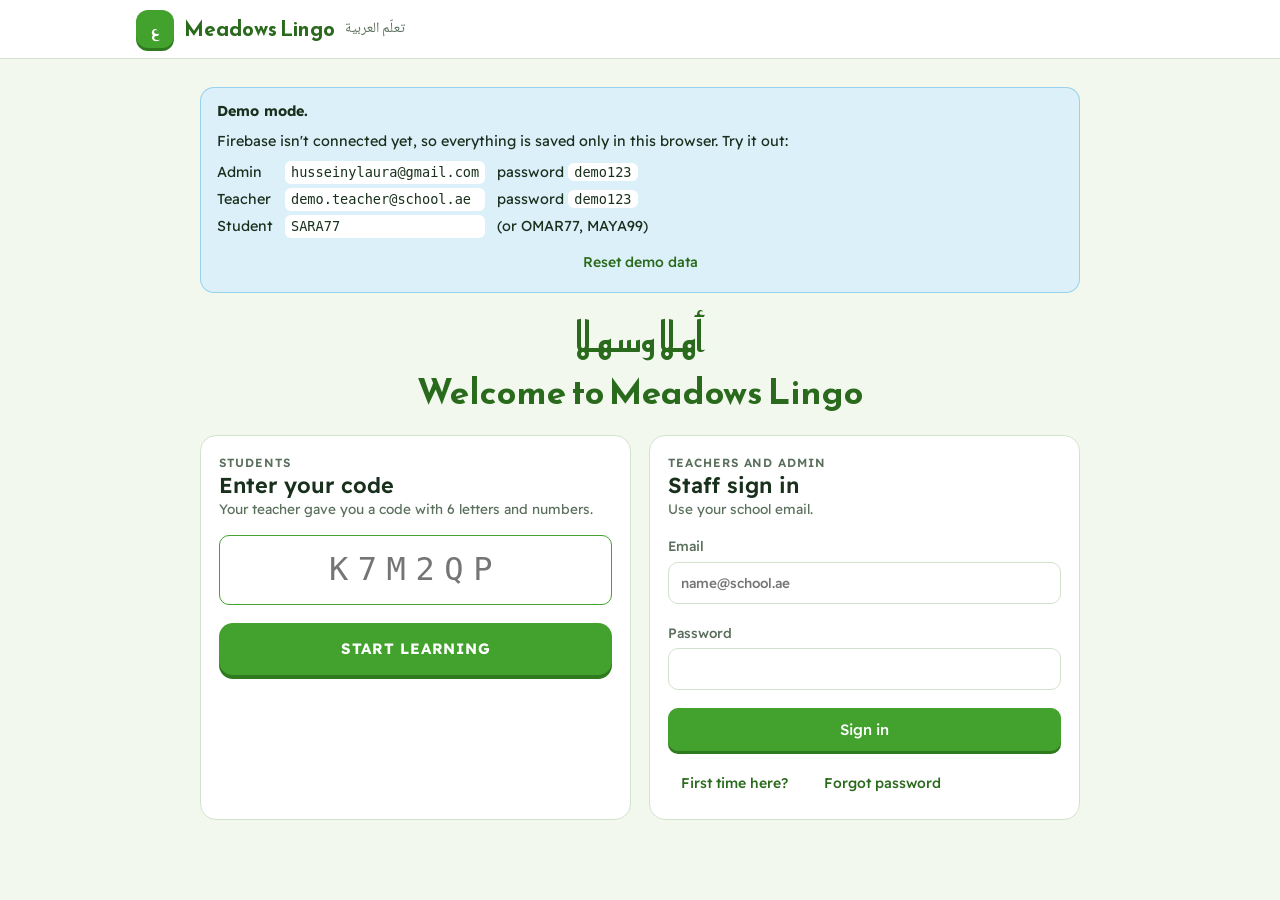
==== index.html @ 997bd8c0 "Add files via upload" ====
<!doctype html>
<html lang="en">
<head>
<meta charset="utf-8">
<meta name="viewport" content="width=device-width,initial-scale=1,viewport-fit=cover">
<title>Meadows Lingo · Sign in</title>
<link rel="preconnect" href="https://fonts.googleapis.com">
<link rel="preconnect" href="https://fonts.gstatic.com" crossorigin>
<link rel="stylesheet" href="https://fonts.googleapis.com/css2?family=Noto+Naskh+Arabic:wght@400;600;700&family=Readex+Pro:wght@400;500;600;700&family=Reem+Kufi:wght@500;700&display=swap">
<link rel="stylesheet" href="css/app.css">
<link rel="stylesheet" href="css/portal.css">
</head>
<body>
<header class="top"><div class="wrap"><div class="brand"><span class="logo" aria-hidden="true">ع</span><span class="name">Meadows Lingo</span><span class="ar brand-ar">تعلّم العربية</span></div></div></header>
<main class="wrap" style="padding-top:28px">
  <div id="demo" class="demo-banner" hidden></div>
  <div id="view"><div class="card muted">Loading…</div></div>
</main>
<div class="toast" id="toast" hidden></div>
<script src="js/config.js"></script>
<script type="module">
import * as B from "./js/backend.js";
const $ = s => document.querySelector(s);
const esc = s => String(s ?? "").replace(/[&<>"']/g, c => ({ "&": "&amp;", "<": "&lt;", ">": "&gt;", '"': "&quot;", "'": "&#39;" }[c]));
function toast(m) { const t = $("#toast"); t.textContent = m; t.hidden = false; clearTimeout(toast._t); toast._t = setTimeout(() => t.hidden = true, 3200); }
let staffMode = "signin", busy = false, lastErr = "";

if (B.DEMO) {
  const d = $("#demo"); d.hidden = false;
  d.innerHTML = `<b>Demo mode.</b> Firebase isn't connected yet, so everything is saved only in this browser. Try it out:
   <div class="demo-grid"><span>Admin</span><code>${esc(B.OWNER)}</code><span>password <code>demo123</code></span>
   <span>Teacher</span><code>demo.teacher@school.ae</code><span>password <code>demo123</code></span>
   <span>Student</span><code>SARA77</code><span>(or OMAR77, MAYA99)</span></div>
   <button class="btn sm ghost" id="resetDemo">Reset demo data</button>`;
  $("#resetDemo").onclick = () => { B.resetDemo(); location.reload(); };
}

function page() {
  $("#view").innerHTML = `<div class="hero-ar ar" style="text-align:center">أهلا وسهلا</div>
  <h1 class="portal-title">Welcome to Meadows Lingo</h1>
  <div class="portal">
   <section class="card stack portal-card">
    <div><div class="eyebrow">Students</div><h2>Enter your code</h2><p class="small muted">Your teacher gave you a code with 6 letters and numbers.</p></div>
    <form id="sf" class="stack">
     <input id="code" class="code-input" type="text" maxlength="7" autocomplete="off" autocapitalize="characters" spellcheck="false" placeholder="K7M2QP" aria-label="Your code">
     <button class="btn big go" id="sgo">Start learning</button>
    </form>
    <div id="serr" class="err" role="alert">${esc(lastErr)}</div>
   </section>
   <section class="card stack portal-card">
    <div><div class="eyebrow">Teachers and admin</div><h2>${staffMode === "create" ? "Set your password" : staffMode === "forgot" ? "Reset your password" : "Staff sign in"}</h2>
     <p class="small muted">${staffMode === "create" ? "First time here? Use the school email the admin added, and choose a password. We'll send you an email to confirm it's you." : staffMode === "forgot" ? "We'll email you a link to choose a new password." : "Use your school email."}</p></div>
    <form id="tf" class="stack">
     <label class="field">Email<input type="email" id="em" autocomplete="username" required placeholder="name@school.ae"></label>
     ${staffMode !== "forgot" ? `<label class="field">${staffMode === "create" ? "Choose a password (at least 8 characters)" : "Password"}<input type="password" id="pw" autocomplete="${staffMode === "create" ? "new-password" : "current-password"}" required minlength="${staffMode === "create" ? 8 : 6}"></label>` : ""}
     <button class="btn primary">${staffMode === "create" ? "Create password" : staffMode === "forgot" ? "Send reset link" : "Sign in"}</button>
    </form>
    <div id="terr" class="err" role="alert"></div>
    <div class="row small">
     ${staffMode !== "signin" ? `<button class="btn sm ghost" data-mode="signin">Back to sign in</button>` : `<button class="btn sm ghost" data-mode="create">First time here?</button><button class="btn sm ghost" data-mode="forgot">Forgot password</button>`}
    </div>
   </section>
  </div>`;
  const ci = $("#code");
  ci.oninput = () => { ci.value = ci.value.toUpperCase().replace(/[^A-Z0-9]/g, "").slice(0, 6); };
  $("#sf").onsubmit = async e => {
    e.preventDefault(); if (busy) return; busy = true; lastErr = ""; $("#serr").textContent = ""; $("#sgo").disabled = true; $("#sgo").textContent = "Checking…";
    try { await B.studentLogin(ci.value); }
    catch (err) { $("#serr").textContent = B.friendlyError(err); $("#sgo").disabled = false; $("#sgo").textContent = "Start learning"; }
    busy = false;
  };
  $("#tf").onsubmit = async e => {
    e.preventDefault(); if (busy) return; busy = true; $("#terr").textContent = "";
    const em = $("#em").value, pw = $("#pw") ? $("#pw").value : "";
    try {
      if (staffMode === "create") await B.staffCreatePassword(em, pw);
      else if (staffMode === "forgot") { await B.resetPassword(em); toast("If that email has an account, a reset link is on its way."); staffMode = "signin"; page(); }
      else await B.staffLogin(em, pw);
    } catch (err) { if ($("#terr")) $("#terr").textContent = B.friendlyError(err); }
    busy = false;
  };
  document.querySelectorAll("[data-mode]").forEach(b => b.onclick = () => { staffMode = b.dataset.mode; page(); });
  setTimeout(() => ci.focus(), 50);
}

function unverified(email) {
  $("#view").innerHTML = `<div class="card stack" style="max-width:560px;margin:0 auto">
   <h2>Check your email</h2>
   <p>We sent a link to <b>${esc(email)}</b>. Open it to confirm this is your email, then come back and press the button below.</p>
   <p class="small muted">Can't see it? Look in Junk or Other. It comes from noreply@ your Firebase project.</p>
   <div class="row"><button class="btn primary" id="chk">I've confirmed my email</button><button class="btn" id="again">Send it again</button><button class="btn ghost" id="out">Sign out</button></div>
   <div id="verr" class="err"></div></div>`;
  $("#chk").onclick = async () => { const u = await B.recheckVerify(); if (u && u.verified) route(u); else $("#verr").textContent = "Not confirmed yet. Open the link in the email first."; };
  $("#again").onclick = async () => { try { await B.resendVerify(); toast("Sent again"); } catch (e) { $("#verr").textContent = B.friendlyError(e); } };
  $("#out").onclick = () => B.signOut();
}
function notStaff(email) {
  $("#view").innerHTML = `<div class="card stack" style="max-width:560px;margin:0 auto">
   <h2>Not on the staff list yet</h2><p><b>${esc(email)}</b> can sign in, but the admin hasn't added it as a teacher. Ask the admin to add this email, then sign in again.</p>
   <button class="btn" id="out" style="align-self:flex-start">Sign out</button></div>`;
  $("#out").onclick = () => B.signOut();
}

async function route(u) {
  if (!u) { page(); return; }
  try {
    const s = await B.resolveSession(u);
    if (!s) page();
    else if (s.kind === "student") location.replace("app.html");
    else if (s.kind === "staff") location.replace("staff.html");
    else if (s.kind === "unverified") unverified(s.email);
    else notStaff(s.email);
  } catch (e) { lastErr = B.friendlyError(e); page(); }
}
B.onAuth(route).catch(e => { $("#view").innerHTML = `<div class="card err">Couldn't connect: ${esc(B.friendlyError(e))}</div>`; });
</script>
</body>
</html>
---- css/app.css ----
:root{color-scheme:light}html{scroll-padding-top:env(safe-area-inset-top,0px)}body{margin:0;padding:0;padding-top:env(safe-area-inset-top,0px);padding-bottom:env(safe-area-inset-bottom,0px)}img{max-width:100%}[hidden]{display:none!important}
/* Layout: a meadow trail — sticky header, lesson path of round stepping-stones down the centre with a stats sidebar; lessons run full-width with a check bar pinned to the bottom */
:root{
  --bg:#f3f8ef; --surface:#ffffff; --sunk:#e8f0e3; --ink:#18301c; --muted:#5a6f5c; --line:#d3e2cc;
  --accent:#43a12e; --accent-deep:#2f7a1f; --accent-ink:#2a6a1c; --accent-soft:#e0f3d8; --on-accent:#ffffff;
  --sky:#1b98d0; --sky-soft:#dcf0fa; --gold:#f2b705; --gold-deep:#c48d00; --flame:#f07a1a; --red:#e0484f;
  --good:#2f8f2a; --good-soft:#dbf3d3; --good-deep:#22701e; --bad:#cf3f36; --bad-soft:#fde4e1; --bad-deep:#9f2c25;
  --f-ui:"Readex Pro",system-ui,-apple-system,"Segoe UI",sans-serif;
  --f-ar:"Noto Naskh Arabic","Geeza Pro","Arial",serif;
  --f-display:"Reem Kufi","Readex Pro",sans-serif;
  --r:16px;
}
@media (prefers-color-scheme: dark){:root:not([data-theme="light"]){
  --bg:#0e170f; --surface:#162319; --sunk:#111c13; --ink:#e3efe0; --muted:#94ab92; --line:#2a3d2c;
  --accent:#62c24c; --accent-deep:#3e8a2e; --accent-ink:#a2e48f; --accent-soft:#1f3a1a; --on-accent:#0b1d08;
  --sky:#4cbcec; --sky-soft:#12364a; --gold:#f5c430; --gold-deep:#a17a00; --flame:#ff9a45; --red:#ff6f74;
  --good:#6bd062; --good-soft:#173418; --good-deep:#3c8f36; --bad:#ff7a6e; --bad-soft:#3d1a17; --bad-deep:#a8443a; color-scheme:dark}}
:root[data-theme="dark"]{
  --bg:#0e170f; --surface:#162319; --sunk:#111c13; --ink:#e3efe0; --muted:#94ab92; --line:#2a3d2c;
  --accent:#62c24c; --accent-deep:#3e8a2e; --accent-ink:#a2e48f; --accent-soft:#1f3a1a; --on-accent:#0b1d08;
  --sky:#4cbcec; --sky-soft:#12364a; --gold:#f5c430; --gold-deep:#a17a00; --flame:#ff9a45; --red:#ff6f74;
  --good:#6bd062; --good-soft:#173418; --good-deep:#3c8f36; --bad:#ff7a6e; --bad-soft:#3d1a17; --bad-deep:#a8443a; color-scheme:dark}
*{box-sizing:border-box}
body{background:var(--bg);color:var(--ink);font-family:var(--f-ui);font-size:15px;line-height:1.55}
.ar{font-family:var(--f-ar);direction:rtl;unicode-bidi:isolate}
h1,h2,h3{text-wrap:balance;margin:0;line-height:1.2}
h2{font-size:1.35rem;font-weight:600}
h3{font-size:1.05rem;font-weight:600}
p{margin:0}
button,input,select,textarea{font:inherit;color:inherit}
button{cursor:pointer}
:focus-visible{outline:3px solid var(--accent);outline-offset:2px}
.wrap{max-width:1040px;margin:0 auto;padding-inline:16px}

/* header */
.top{position:sticky;top:env(safe-area-inset-top,0px);z-index:20;background:var(--surface);border-bottom:1px solid var(--line)}
.top .wrap{display:flex;align-items:center;gap:12px;padding-block:10px;flex-wrap:wrap}
.brand{display:flex;align-items:baseline;gap:10px;margin-inline-end:auto}
.brand{align-items:center}.logo{display:grid;place-items:center;width:38px;height:38px;border-radius:12px;background:var(--accent);color:var(--on-accent);font-family:var(--f-display);font-size:1.5rem;box-shadow:0 3px 0 var(--accent-deep);padding-bottom:4px}
.brand .name{font-family:var(--f-display);font-size:1.3rem;font-weight:700;color:var(--accent-ink)}.brand-ar{font-size:.9rem;color:var(--muted)}

.who{display:flex;gap:8px;align-items:center;font-size:.85rem;color:var(--muted)}
.pill{display:inline-flex;align-items:center;gap:6px;padding:3px 10px;border-radius:999px;background:var(--sunk);border:1px solid var(--line);font-size:.8rem;color:var(--ink);white-space:nowrap}
.pill.acc{background:var(--accent-soft);border-color:transparent;color:var(--accent-ink);font-weight:600}
.pill.red{background:var(--bad-soft);border-color:transparent;color:var(--bad);font-weight:600}
.pill.good{background:var(--good-soft);border-color:transparent;color:var(--good);font-weight:600}
nav.tabs{display:flex;gap:4px;overflow-x:auto;padding-block:0 8px;scrollbar-width:none}
nav.tabs::-webkit-scrollbar{display:none}
nav.tabs button{border:0;background:none;padding:8px 14px;border-radius:999px;color:var(--muted);font-weight:500;white-space:nowrap}
nav.tabs button[aria-current="page"]{background:var(--ink);color:var(--surface)}
nav.tabs button:hover:not([aria-current="page"]){background:var(--sunk);color:var(--ink)}
nav.tabs .badge{display:inline-block;min-width:18px;padding:0 5px;margin-inline-start:6px;border-radius:9px;background:var(--red);color:#fff;font-size:.72rem;line-height:18px;text-align:center}

main{padding-block:22px 64px}
.stack{display:flex;flex-direction:column;gap:18px}
.row{display:flex;gap:10px;flex-wrap:wrap;align-items:center}
.grid{display:grid;gap:14px;grid-template-columns:repeat(auto-fill,minmax(220px,1fr))}
.grid2{display:grid;gap:14px;grid-template-columns:repeat(auto-fit,minmax(min(100%,320px),1fr))}
.card{background:var(--surface);border:1px solid var(--line);border-radius:var(--r);padding:18px;min-width:0}
.muted{color:var(--muted)}
.small{font-size:.85rem}
.eyebrow{font-size:.74rem;letter-spacing:.08em;text-transform:uppercase;color:var(--muted);font-weight:600}
.btn{display:inline-flex;align-items:center;justify-content:center;gap:8px;border:1px solid var(--line);background:var(--surface);padding:9px 16px;border-radius:10px;font-weight:500;min-height:42px}
.btn:hover{border-color:var(--accent)}
.btn.primary{background:var(--accent);border-color:var(--accent);color:var(--on-accent);box-shadow:0 3px 0 var(--accent-deep)}
.btn.primary:hover{filter:brightness(1.07)}
.btn.ghost{background:transparent;border-color:transparent;color:var(--accent-ink)}
.btn.sm{min-height:34px;padding:5px 12px;font-size:.88rem}
.btn:disabled{opacity:.45;cursor:not-allowed}
.icon-btn{display:inline-flex;align-items:center;justify-content:center;width:40px;height:40px;border-radius:50%;border:1px solid var(--line);background:var(--surface);color:var(--accent-ink);flex:none}
.icon-btn:hover{border-color:var(--accent);background:var(--accent-soft)}
.icon-btn svg{width:18px;height:18px}
label.field{display:flex;flex-direction:column;gap:5px;font-size:.85rem;color:var(--muted);font-weight:500;min-width:0}
input[type=text],input[type=date],input[type=number],select,textarea{border:1px solid var(--line);background:var(--surface);border-radius:10px;padding:9px 12px;min-height:42px;width:100%;color:var(--ink)}
textarea{min-height:120px;resize:vertical;font-family:ui-monospace,Menlo,monospace;font-size:.85rem}

/* route strip */
.route{display:flex;gap:0;overflow-x:auto;padding-bottom:4px}
.stop{flex:1 0 110px;position:relative;padding:12px 10px 10px;text-align:center;border:0;background:none}
.stop::before{content:"";position:absolute;top:27px;left:0;right:0;height:6px;background:var(--accent-soft)}
.stop:first-child::before{left:50%}.stop:last-child::before{right:50%}
.stop .dot{position:relative;display:grid;place-items:center;width:36px;height:36px;margin:0 auto 6px;border-radius:50%;background:var(--surface);border:3px solid var(--accent);font-weight:700;font-size:.8rem;color:var(--accent-ink)}
.stop.on .dot{background:var(--accent);color:var(--surface)}
.stop .lbl{font-size:.82rem;font-weight:600}
.stop .sub{font-size:.72rem;color:var(--muted)}

/* units */
.chips{display:flex;gap:8px;flex-wrap:wrap}
.chip{border:1px solid var(--line);background:var(--surface);border-radius:999px;padding:7px 14px;font-size:.88rem;display:inline-flex;gap:8px;align-items:baseline}
.chip .ar{font-size:.95rem;color:var(--muted)}
.chip[aria-pressed="true"]{background:var(--accent-soft);border-color:var(--accent);color:var(--accent-ink);font-weight:600}
.seg{display:inline-flex;background:var(--sunk);border-radius:12px;padding:4px;gap:2px;flex-wrap:wrap}
.seg button{border:0;background:none;padding:7px 14px;border-radius:9px;font-weight:500;color:var(--muted)}
.seg button[aria-pressed="true"]{background:var(--surface);color:var(--ink);box-shadow:0 1px 2px rgba(0,0,0,.08)}

.word{display:flex;flex-direction:column;gap:6px;position:relative}
.word .ar{font-size:2rem;line-height:1.5;font-weight:600}
.word .tr{font-size:.84rem;color:var(--muted);font-style:italic}
.word .en{font-weight:500}
.word .icon-btn{position:absolute;top:14px;inset-inline-end:14px}
.sent{display:flex;gap:12px;align-items:flex-start;padding-block:12px;border-top:1px solid var(--line)}
.sent:first-of-type{border-top:0}
.sent .ar{font-size:1.35rem;line-height:1.7}

/* flashcard */
.flash{min-height:260px;display:flex;flex-direction:column;align-items:center;justify-content:center;gap:10px;text-align:center;cursor:pointer;user-select:none}
.flash .big{font-size:clamp(2.6rem,9vw,4.2rem);line-height:1.4;font-weight:700}
.progress{height:8px;background:var(--sunk);border-radius:4px;overflow:hidden}
.progress span{display:block;height:100%;background:var(--accent);transition:width .3s}

/* runner */
.q-prompt{font-size:1.1rem;font-weight:500}
.q-ar{font-size:clamp(1.6rem,5vw,2.3rem);line-height:1.7;font-weight:600}
.passage{background:var(--sunk);border-radius:12px;padding:16px 18px;font-size:1.25rem;line-height:2;max-height:320px;overflow:auto}
.opts{display:grid;gap:10px;grid-template-columns:repeat(auto-fit,minmax(min(100%,220px),1fr))}
.opt{box-shadow:0 3px 0 var(--line);border:2px solid var(--line);background:var(--surface);border-radius:12px;padding:12px 14px;text-align:start;min-height:56px;display:flex;align-items:center;gap:10px}
.opt .k{flex:none;width:26px;height:26px;border-radius:50%;display:grid;place-items:center;background:var(--sunk);font-size:.78rem;font-weight:600;color:var(--muted)}
.opt.sel{border-color:var(--sky);background:var(--sky-soft)}
.opt.arabic{font-family:var(--f-ar);font-size:1.3rem;direction:rtl;justify-content:flex-start}
.opt:hover:not(:disabled){border-color:var(--accent)}
.opt.right{border-color:var(--good);background:var(--good-soft)}
.opt.wrong{border-color:var(--bad);background:var(--bad-soft)}
.opt:disabled{cursor:default}
.feedback{border-radius:12px;padding:12px 16px;font-weight:500}
.feedback.ok{background:var(--good-soft);color:var(--good)}
.feedback.no{background:var(--bad-soft);color:var(--bad)}
.answer-slot{min-height:72px;border:2px dashed var(--line);border-radius:12px;padding:10px 14px;display:flex;flex-wrap:wrap;gap:8px;align-items:center;direction:rtl;font-family:var(--f-ar)}
.answer-slot .joined{font-size:2.2rem;line-height:1.5;font-weight:600}
.tiles{display:flex;flex-wrap:wrap;gap:8px;direction:rtl}
.tile{font-family:var(--f-ar);font-size:1.5rem;min-width:52px;min-height:52px;padding:4px 14px;border-radius:10px;border:1px solid var(--line);background:var(--surface);box-shadow:0 2px 0 var(--line)}
.tile:hover:not(:disabled){border-color:var(--accent)}
.tile:disabled{opacity:.25}
.tile.in{background:var(--accent-soft);border-color:var(--accent)}
.kbd{display:flex;flex-direction:column;gap:6px;direction:rtl}
.kbd .krow{display:flex;gap:5px;justify-content:center;flex-wrap:wrap}
.kbd button{font-family:var(--f-ar);font-size:1.25rem;min-width:36px;height:42px;border-radius:8px;border:1px solid var(--line);background:var(--surface);padding:0 6px}
.kbd button.wide{min-width:120px;font-family:var(--f-ui);font-size:.85rem}
.typed{font-size:1.8rem;text-align:right}

/* letters */
.letters{display:grid;grid-template-columns:repeat(auto-fill,minmax(64px,1fr));gap:8px;direction:rtl}
.letters button{font-family:var(--f-ar);font-size:1.8rem;height:64px;border-radius:12px;border:1px solid var(--line);background:var(--surface);line-height:1}
.letters button[aria-pressed="true"]{background:var(--ink);color:var(--surface);border-color:var(--ink)}
.forms{display:grid;grid-template-columns:repeat(4,1fr);gap:8px;direction:rtl}
.forms button{display:flex;flex-direction:column;align-items:center;gap:2px;padding:8px 4px;border-radius:12px;border:1px solid var(--line);background:var(--surface)}
.forms button .ar{font-size:2rem;line-height:1.5}
.forms button span:last-child{font-size:.72rem;color:var(--muted);direction:ltr}
.forms button[aria-pressed="true"]{border-color:var(--accent);background:var(--accent-soft)}
.pad{position:relative;width:min(100%,320px);aspect-ratio:1;max-width:100%;border-radius:16px;background:var(--surface);border:1px solid var(--line);touch-action:none;overflow:hidden;
  background-image:linear-gradient(var(--line) 1px,transparent 1px);background-size:100% 25%}
.pad canvas{position:absolute;inset:0;width:100%;height:100%}
.stars{font-size:1.6rem;letter-spacing:4px;color:var(--gold)}
.stars .off{color:var(--line)}

/* homework */
.hw{display:grid;grid-template-columns:1fr auto;gap:6px 14px;align-items:center}
.hw .meta{display:flex;gap:8px;flex-wrap:wrap;align-items:center}
.code{font-family:ui-monospace,Menlo,monospace;font-size:.85rem;background:var(--sunk);border-radius:10px;padding:12px;word-break:break-all;user-select:all}
table{border-collapse:collapse;width:100%;font-size:.88rem}
th,td{text-align:start;padding:8px 10px;border-bottom:1px solid var(--line);white-space:nowrap}
th{font-size:.75rem;text-transform:uppercase;letter-spacing:.06em;color:var(--muted)}
td.num{font-variant-numeric:tabular-nums}
.scroll{overflow-x:auto}
.stat{display:flex;flex-direction:column;gap:2px}
.stat b{font-size:1.6rem;font-variant-numeric:tabular-nums;line-height:1.1}
.note{border-inline-start:4px solid var(--gold);background:var(--sunk);padding:10px 14px;border-radius:0 10px 10px 0;font-size:.9rem}
.toast{position:fixed;left:50%;bottom:calc(20px + env(safe-area-inset-bottom,0px));transform:translateX(-50%);background:var(--ink);color:var(--surface);padding:10px 18px;border-radius:999px;font-size:.9rem;z-index:50;max-width:calc(100% - 32px)}
.hero-ar{font-family:var(--f-display);font-size:clamp(1.8rem,5vw,2.6rem);color:var(--accent-ink);line-height:1.3}
.skillbar{display:grid;grid-template-columns:110px 1fr 56px;gap:10px;align-items:center;font-size:.88rem}

/* Meadows Lingo: path, lesson, check bar */
.hstat{display:inline-flex;align-items:center;gap:4px;font-weight:700;font-size:.95rem;color:var(--ink)}
.hstat svg{width:20px;height:20px}
.flame{display:inline-flex;align-items:center;gap:4px;color:var(--flame)}.flame svg{width:22px;height:22px}.flame b{color:var(--ink)}
.hstat.gem{color:var(--sky)}
.learn{display:grid;grid-template-columns:minmax(0,1fr) 300px;gap:24px;align-items:start}
.learn .side{order:2;position:sticky;top:calc(130px + env(safe-area-inset-top,0px))}
.learn .main-path{order:1}
@media (max-width:820px){.learn{grid-template-columns:1fr}.learn .side{order:0;position:static}}
.trio{display:grid;grid-template-columns:repeat(3,1fr);gap:10px}
.trio .stat b{font-size:1.4rem}
.progress.goal{height:12px;border-radius:6px}.progress.goal span{background:var(--gold)}
.unit-banner{border-radius:var(--r);padding:16px 18px;background:var(--accent);color:var(--on-accent);display:flex;justify-content:space-between;align-items:center;gap:12px;flex-wrap:wrap;box-shadow:0 4px 0 var(--accent-deep)}
.unit:nth-of-type(3n+2) .unit-banner{background:var(--sky);box-shadow:0 4px 0 color-mix(in srgb,var(--sky) 70%,#000)}
.unit:nth-of-type(3n+3) .unit-banner{background:var(--flame);box-shadow:0 4px 0 color-mix(in srgb,var(--flame) 70%,#000)}
.banner-btn{background:transparent;border:2px solid currentColor;color:inherit;opacity:.95}
.path{display:flex;flex-direction:column;align-items:center;gap:18px;padding-block:18px 28px}
.node-wrap{display:flex;flex-direction:column;align-items:center;gap:8px;max-width:100%}
.node{width:74px;height:68px;border-radius:50%;border:0;background:var(--accent);box-shadow:0 7px 0 var(--accent-deep);color:var(--on-accent);display:grid;place-items:center;transition:transform .08s,box-shadow .08s}
.node svg{width:32px;height:32px}
.node:active{transform:translateY(5px);box-shadow:0 2px 0 var(--accent-deep)}
.node.done{background:var(--gold);box-shadow:0 7px 0 var(--gold-deep);color:#fff}
.node.locked{background:var(--sunk);box-shadow:0 7px 0 var(--line);color:var(--muted);cursor:not-allowed}
.node.now{outline:6px solid var(--accent-soft);outline-offset:5px}
.node-lbl{font-size:.78rem;color:var(--muted);font-weight:600}
.start-tip{animation:bob 1.6s ease-in-out infinite;background:var(--surface);border:2px solid var(--line);border-radius:10px;padding:4px 12px;font-weight:700;color:var(--accent-ink);font-size:.78rem;text-transform:uppercase;letter-spacing:.08em}
@keyframes bob{50%{transform:translateY(-5px)}}
.lesson{max-width:720px;margin:0 auto}
.lesson-top{display:flex;align-items:center;gap:14px}
.progress.fat{flex:1;height:16px;border-radius:9px}.progress.fat span{border-radius:9px;background:var(--accent)}
.icon-btn.plain{border:0;background:transparent;color:var(--muted)}
.hearts{display:inline-flex;align-items:center;gap:4px;font-weight:700;color:var(--red);font-variant-numeric:tabular-nums}
.hearts svg{width:24px;height:24px}
.hearts.hit{animation:shake .4s}
@keyframes shake{25%{transform:translateX(-4px)}75%{transform:translateX(4px)}}
.big-hearts{font-size:2rem}.big-hearts svg{width:56px;height:56px}
.big-speak{width:84px;height:84px;border-radius:20px;border:0;background:var(--sky);color:#fff;box-shadow:0 5px 0 color-mix(in srgb,var(--sky) 70%,#000);display:grid;place-items:center}
.big-speak svg{width:38px;height:38px}
.big-speak.slow{width:60px;height:60px;border-radius:16px}.big-speak.slow svg{width:26px;height:26px}
.intro-card{text-align:center;align-items:center;padding-block:28px}
.intro-ar{font-size:clamp(3rem,11vw,4.6rem);line-height:1.4;font-weight:700}
.match{display:grid;grid-template-columns:1fr 1fr;gap:12px}
.match .col{display:flex;flex-direction:column;gap:10px;min-width:0}
.mbtn{min-height:58px;border:2px solid var(--line);border-radius:14px;background:var(--surface);box-shadow:0 3px 0 var(--line);font-weight:500;padding:8px;transition:opacity .2s}
.mbtn.ar{font-size:1.45rem}
.mbtn.sel{border-color:var(--sky);background:var(--sky-soft)}
.mbtn.ok{opacity:.35;border-color:var(--good);background:var(--good-soft);box-shadow:none}
.mbtn.bad{border-color:var(--bad);background:var(--bad-soft);animation:shake .4s}
.fbar{position:fixed;left:0;right:0;bottom:0;background:var(--surface);border-top:2px solid var(--line);padding-block:16px calc(16px + env(safe-area-inset-bottom,0px));z-index:30}
.fbar.ok{background:var(--good-soft);border-color:transparent}
.fbar.no{background:var(--bad-soft);border-color:transparent}
.fb-in{display:flex;align-items:center;justify-content:space-between;gap:14px;flex-wrap:wrap;max-width:720px}
.fb-msg{font-weight:700;font-size:1.2rem}
.fbar.ok .fb-msg{color:var(--good)}.fbar.no .fb-msg{color:var(--bad)}
.fb-detail{color:var(--ink)}
.btn.big{min-height:52px;padding-inline:34px;font-weight:700;text-transform:uppercase;letter-spacing:.05em;border-radius:14px;border:0}
.btn.big.go{background:var(--accent);color:var(--on-accent);box-shadow:0 4px 0 var(--accent-deep)}
.btn.big.bad{background:var(--bad);color:#fff;box-shadow:0 4px 0 var(--bad-deep)}
.btn.big:disabled{background:var(--sunk);color:var(--muted);box-shadow:0 4px 0 var(--line);opacity:1}
.btn.big:active:not(:disabled){transform:translateY(3px);box-shadow:0 1px 0 var(--accent-deep)}
@media (max-width:560px){.fb-in .btn.big{width:100%}}
body.in-lesson main{padding-bottom:180px}
body.in-lesson .tabs{display:none}
.done-card{text-align:center;align-items:center}
.tile-stat{border-radius:14px;border:2px solid var(--line);padding:10px;align-items:center}
.tile-stat span{font-weight:700;text-transform:uppercase;letter-spacing:.05em;font-size:.7rem}
.tile-stat.xp{border-color:var(--gold)}.tile-stat.xp span{color:var(--gold-deep)}
.tile-stat.acc{border-color:var(--accent)}.tile-stat.acc span{color:var(--accent-ink)}
.tile-stat.fl{border-color:var(--flame)}.tile-stat.fl span{color:var(--flame)}
.tile-stat b{font-size:1.3rem}
@media (prefers-reduced-motion:reduce){.start-tip,.hearts.hit,.mbtn.bad{animation:none}}
@media (max-width:560px){.hw{grid-template-columns:1fr}.forms button .ar{font-size:1.6rem}}
@media (prefers-reduced-motion:reduce){*{transition:none!important}}
---- css/portal.css ----
/* Sign-in page and staff dashboard (builds on app.css tokens) */
.portal-title{text-align:center;font-family:var(--f-display);color:var(--accent-ink);font-size:clamp(1.6rem,4vw,2.2rem);margin:6px 0 22px}
.portal{display:grid;gap:18px;grid-template-columns:repeat(auto-fit,minmax(min(100%,340px),1fr));max-width:880px;margin:0 auto}
.portal-card{gap:16px}
.code-input{font-family:ui-monospace,Menlo,monospace;font-size:2rem;letter-spacing:.3em;text-align:center;text-transform:uppercase;border:2px solid var(--line);border-radius:14px;padding:12px;width:100%;background:var(--surface);color:var(--ink)}
.code-input:focus{border-color:var(--accent);outline:none}
input[type=email],input[type=password]{border:1px solid var(--line);background:var(--surface);border-radius:10px;padding:9px 12px;min-height:42px;width:100%;color:var(--ink)}
.err{color:var(--bad);font-weight:500;font-size:.9rem}
.err:empty{display:none}
.demo-banner{max-width:880px;margin:0 auto 18px;background:var(--sky-soft);border:1px solid color-mix(in srgb,var(--sky) 35%,transparent);border-radius:14px;padding:12px 16px;font-size:.9rem;display:flex;flex-direction:column;gap:8px}
.demo-grid{display:grid;grid-template-columns:auto auto 1fr;gap:4px 12px;align-items:center}
.demo-grid code,.demo-banner code{font-family:ui-monospace,Menlo,monospace;background:var(--surface);padding:1px 6px;border-radius:6px;font-size:.85rem}
@media (max-width:560px){.demo-grid{grid-template-columns:auto 1fr}.demo-grid span:nth-child(3n){grid-column:2}}

/* staff */
.who .btn{min-height:34px}
.role-pill{background:var(--ink);color:var(--surface);border-color:transparent;font-weight:600}
.kpis{display:grid;gap:12px;grid-template-columns:repeat(auto-fit,minmax(150px,1fr))}
.kpi{background:var(--surface);border:1px solid var(--line);border-radius:var(--r);padding:14px 16px;display:flex;flex-direction:column;gap:2px}
.kpi b{font-size:1.7rem;font-variant-numeric:tabular-nums;line-height:1.15}
.kpi span{font-size:.82rem;color:var(--muted)}
.ctabs{display:flex;gap:6px;flex-wrap:wrap}
.ctabs button{border:1px solid var(--line);background:var(--surface);border-radius:999px;padding:7px 14px;font-weight:500}
.ctabs button[aria-pressed="true"]{background:var(--accent-soft);border-color:var(--accent);color:var(--accent-ink);font-weight:600}
table.data td,table.data th{white-space:nowrap}
table.data tbody tr:hover{background:var(--sunk)}
table.data td.name{font-weight:600}
table.data button.linkish{border:0;background:none;padding:0;font-weight:600;color:var(--accent-ink);text-align:start}
table.data button.linkish:hover{text-decoration:underline}
.pct{display:inline-block;min-width:44px;text-align:center;border-radius:8px;padding:1px 6px;font-weight:600;font-variant-numeric:tabular-nums}
.pct.hi{background:var(--good-soft);color:var(--good)}
.pct.mid{background:color-mix(in srgb,var(--gold) 20%,transparent);color:var(--gold-deep)}
.pct.lo{background:var(--bad-soft);color:var(--bad)}
.pct.none{color:var(--muted)}
.mini{display:inline-flex;align-items:center;gap:6px}
.mini .progress{width:70px;height:7px}
.codecell{font-family:ui-monospace,Menlo,monospace;letter-spacing:.08em}
.chk-list{display:flex;flex-direction:column;gap:6px;max-height:220px;overflow:auto;border:1px solid var(--line);border-radius:10px;padding:8px 10px}
.chk-list label{display:flex;gap:8px;align-items:center;font-size:.9rem}
dialog{border:1px solid var(--line);border-radius:18px;padding:0;background:var(--surface);color:var(--ink);width:min(640px,calc(100% - 24px));max-height:calc(100vh - 40px)}
dialog::backdrop{background:rgba(10,20,10,.45)}
dialog .dlg{padding:20px;display:flex;flex-direction:column;gap:14px;overflow:auto;max-height:calc(100vh - 44px)}
.wordrows{display:flex;flex-direction:column;gap:6px}
.wordrow{display:grid;grid-template-columns:1.1fr 1fr 1fr 34px;gap:6px}
.wordrow.s{grid-template-columns:1.6fr 1.4fr 34px}
.wordrow input{min-height:36px;padding:6px 10px}
.wordrow input.ar{font-family:var(--f-ar);font-size:1.1rem}
.empty{padding:22px;text-align:center;color:var(--muted)}
.hwgrid td.c{text-align:center}
.tick{color:var(--good);font-weight:700}
.miss{color:var(--bad)}

/* printable login cards */
.cards-print{display:grid;grid-template-columns:repeat(auto-fill,minmax(230px,1fr));gap:10px}
.lcard{border:2px dashed var(--line);border-radius:14px;padding:14px;display:flex;flex-direction:column;gap:4px;break-inside:avoid;background:var(--surface)}
.lcard .c{font-family:ui-monospace,Menlo,monospace;font-size:1.6rem;letter-spacing:.2em;font-weight:700}
@media print{
 .top,.no-print,.toast{display:none!important}
 body{background:#fff;color:#000}
 main{padding:0}
 .lcard{border-color:#999;background:#fff}
 .cards-print{grid-template-columns:repeat(3,1fr)}
}
#acct{flex-wrap:wrap;justify-content:flex-end;min-width:0}
@media (max-width:560px){#acct .small.muted{display:none}#acct .pill{max-width:46vw;overflow:hidden;text-overflow:ellipsis}}
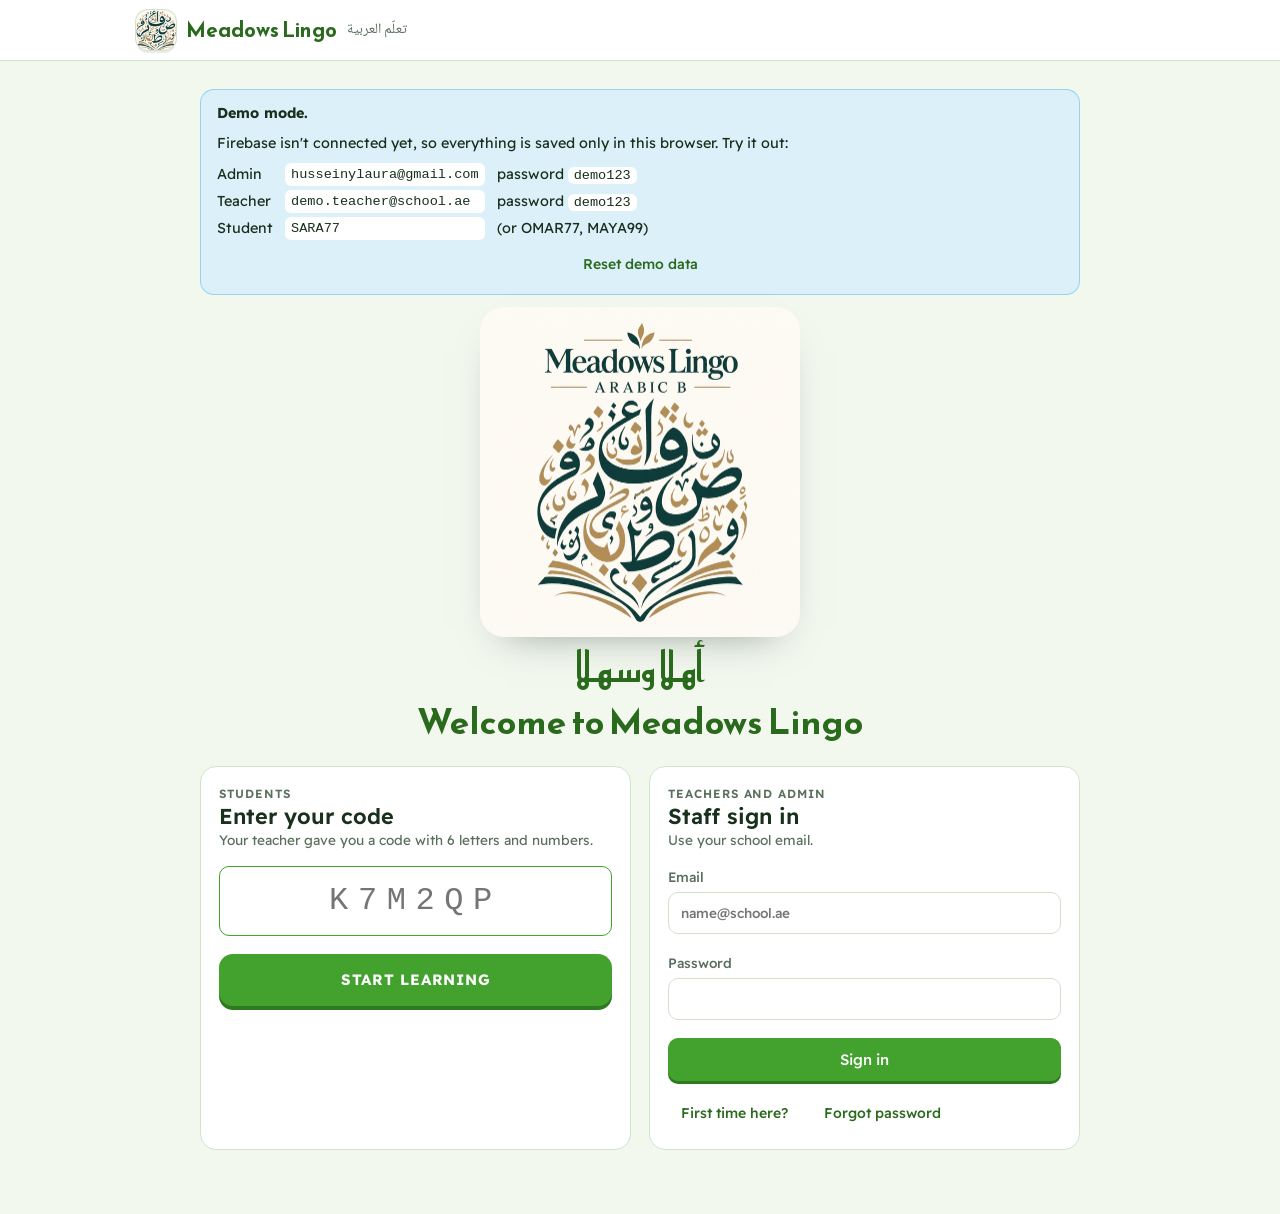
==== commit 5182d3b2: "Add files via upload" ====
--- a/index.html
+++ b/index.html
@@ -7,11 +7,13 @@
 <link rel="preconnect" href="https://fonts.googleapis.com">
 <link rel="preconnect" href="https://fonts.gstatic.com" crossorigin>
 <link rel="stylesheet" href="https://fonts.googleapis.com/css2?family=Noto+Naskh+Arabic:wght@400;600;700&family=Readex+Pro:wght@400;500;600;700&family=Reem+Kufi:wght@500;700&display=swap">
+<link rel="icon" type="image/png" href="img/favicon.png">
+<link rel="apple-touch-icon" href="img/apple-touch-icon.png">
 <link rel="stylesheet" href="css/app.css">
 <link rel="stylesheet" href="css/portal.css">
 </head>
 <body>
-<header class="top"><div class="wrap"><div class="brand"><span class="logo" aria-hidden="true">ع</span><span class="name">Meadows Lingo</span><span class="ar brand-ar">تعلّم العربية</span></div></div></header>
+<header class="top"><div class="wrap"><div class="brand"><img class="logo-img" src="img/logo-mark.png" alt="" width="40" height="40"><span class="name">Meadows Lingo</span><span class="ar brand-ar">تعلّم العربية</span></div></div></header>
 <main class="wrap" style="padding-top:28px">
   <div id="demo" class="demo-banner" hidden></div>
   <div id="view"><div class="card muted">Loading…</div></div>
@@ -36,7 +38,8 @@
 }
 
 function page() {
-  $("#view").innerHTML = `<div class="hero-ar ar" style="text-align:center">أهلا وسهلا</div>
+  $("#view").innerHTML = `<div class="portal-logo"><img src="img/logo.png" alt="Meadows Lingo · Arabic B" width="320"></div>
+  <div class="hero-ar ar" style="text-align:center">أهلا وسهلا</div>
   <h1 class="portal-title">Welcome to Meadows Lingo</h1>
   <div class="portal">
    <section class="card stack portal-card">
--- a/css/app.css
+++ b/css/app.css
@@ -241,3 +241,105 @@
 @media (prefers-reduced-motion:reduce){.start-tip,.hearts.hit,.mbtn.bad{animation:none}}
 @media (max-width:560px){.hw{grid-template-columns:1fr}.forms button .ar{font-size:1.6rem}}
 @media (prefers-reduced-motion:reduce){*{transition:none!important}}
+
+/* ============ illustrated themes (art.js) ============ */
+body.themed{--accent:var(--t);--accent-deep:color-mix(in srgb,var(--t) 70%,#000);--accent-soft:color-mix(in srgb,var(--t) 13%,var(--surface));--accent-ink:color-mix(in srgb,var(--t) 78%,var(--ink))}
+.art-svg{display:block;width:100%;height:100%;object-fit:cover}
+
+/* home hero */
+.hero,.theme-hero{position:relative;border-radius:24px;overflow:hidden;min-height:clamp(240px,34vw,340px);display:grid;align-items:end;isolation:isolate;box-shadow:0 18px 40px -22px rgba(20,10,40,.55)}
+.hero-art{position:absolute;inset:0;z-index:-2}
+.hero-shade{position:absolute;inset:0;z-index:-1;background:linear-gradient(180deg,rgba(10,6,30,.05) 20%,rgba(10,6,30,.62) 100%)}
+.hero-copy{padding:clamp(18px,4vw,36px);color:#fff;text-align:center;justify-self:center;max-width:760px}
+.hero-kicker{font-family:var(--f-display);font-size:clamp(1.1rem,3vw,1.5rem);opacity:.95;text-shadow:0 2px 12px rgba(0,0,0,.35)}
+.hero h1{font-family:var(--f-ui);font-weight:700;font-size:clamp(2.3rem,7vw,4.4rem);letter-spacing:-.02em;line-height:1;text-shadow:0 4px 24px rgba(0,0,0,.4)}
+.hero-sub{font-weight:600;font-size:clamp(1rem,2.4vw,1.35rem);margin-top:10px;text-shadow:0 2px 12px rgba(0,0,0,.4)}
+.hero-tag{opacity:.92;margin-top:4px;text-shadow:0 2px 10px rgba(0,0,0,.45)}
+.resume{display:flex;align-items:center;justify-content:space-between;gap:12px;flex-wrap:wrap;background:var(--surface);border:1px solid var(--line);border-radius:18px;padding:12px 14px 12px 18px;box-shadow:0 10px 24px -18px rgba(0,0,0,.4)}
+
+/* theme cards */
+.theme-grid{display:grid;grid-template-columns:repeat(auto-fill,minmax(210px,1fr));gap:14px}
+.next-theme{position:relative;display:block;aspect-ratio:4/3;border:0;padding:0;border-radius:18px;overflow:hidden;text-align:start;color:#fff;background:#222;isolation:isolate;box-shadow:0 10px 22px -14px rgba(0,0,0,.6);transition:transform .18s,box-shadow .18s}
+.theme-card:hover,.next-theme:hover{transform:translateY(-3px);box-shadow:0 18px 30px -16px rgba(0,0,0,.6)}
+.theme-card:focus-visible,.next-theme:focus-visible{outline:4px solid var(--t);outline-offset:3px}
+.tc-art{position:absolute;inset:0;z-index:-2;transition:transform .5s}
+.theme-card:hover .tc-art{transform:scale(1.05)}
+.tc-shade{position:absolute;inset:0;z-index:-1;background:linear-gradient(180deg,rgba(0,0,0,0) 30%,rgba(0,0,0,.72) 100%)}
+.tc-copy{position:absolute;inset:auto 0 0 0;display:flex;flex-direction:column;gap:2px;padding:12px 14px}
+.tc-kicker{font-size:.72rem;font-weight:700;letter-spacing:.14em;text-transform:uppercase;opacity:.9}
+.tc-title{font-size:1.12rem;font-weight:700;line-height:1.2;text-wrap:balance;text-shadow:0 2px 10px rgba(0,0,0,.45)}
+.tc-ar{font-size:1.05rem;opacity:.95;text-shadow:0 2px 10px rgba(0,0,0,.45);text-align:start}
+.tc-foot{display:flex;align-items:center;gap:10px;margin-top:6px}
+.tc-skills{display:flex;gap:4px}
+.sk{display:grid;place-items:center;width:22px;height:22px;border-radius:7px;background:rgba(255,255,255,.22);backdrop-filter:blur(4px)}
+.sk svg{width:13px;height:13px}
+.tc-bar{flex:1;height:6px;border-radius:99px;background:rgba(255,255,255,.3);overflow:hidden}
+.tc-bar span{display:block;height:100%;background:#fff;border-radius:99px}
+.tc-badge{position:absolute;top:10px;right:10px;display:grid;place-items:center;min-width:32px;height:32px;padding:0 8px;border-radius:99px;background:var(--t);color:#fff;font-weight:700;font-size:.8rem;box-shadow:0 4px 10px rgba(0,0,0,.3)}
+.tc-badge svg{width:16px;height:16px}
+
+/* theme page */
+.theme-hero{min-height:clamp(230px,32vw,320px)}
+.th-back{position:absolute;top:14px;left:14px;background:rgba(255,255,255,.92);border-color:transparent;color:#111}
+.th-copy{padding:clamp(18px,4vw,30px);color:#fff}
+.th-copy h1{font-size:clamp(1.8rem,5vw,2.8rem);font-weight:700;line-height:1.05;text-shadow:0 4px 18px rgba(0,0,0,.45)}
+.th-ar{font-size:clamp(1.3rem,3.4vw,1.8rem);text-align:start;text-shadow:0 2px 12px rgba(0,0,0,.45)}
+.th-prog{display:flex;align-items:center;gap:12px;max-width:420px;margin-top:10px;font-size:.85rem;font-weight:600}
+.theme-body{display:grid;grid-template-columns:minmax(0,1fr) 320px;gap:20px;align-items:start}
+@media (max-width:820px){.theme-body{grid-template-columns:1fr}}
+.stages{gap:10px;counter-reset:st}
+.stage{display:flex;align-items:center;gap:14px;width:100%;text-align:start;padding:12px 16px 12px 12px;border-radius:18px;border:1px solid var(--line);background:var(--surface);transition:border-color .15s,transform .15s}
+.stage:hover{border-color:var(--accent);transform:translateX(3px)}
+.stage-ic{display:grid;place-items:center;flex:none;width:52px;height:52px;border-radius:50%;background:var(--accent-soft);color:var(--accent-ink)}
+.stage-ic svg{width:24px;height:24px}
+.stage.done .stage-ic{background:var(--good);color:#fff}
+.stage.now{border:2px solid var(--accent);box-shadow:0 6px 0 var(--accent-soft)}
+.stage.now .stage-ic{background:var(--accent);color:var(--on-accent);box-shadow:0 4px 0 var(--accent-deep)}
+.stage-txt{display:flex;flex-direction:column;min-width:0;flex:1}
+.stage-txt .ar{text-align:start}
+.stage-n{font-size:.7rem;font-weight:700;letter-spacing:.12em;text-transform:uppercase;color:var(--muted)}
+.wordmini{display:flex;flex-direction:column;gap:6px}
+.wm-row{display:grid;grid-template-columns:auto minmax(0,1fr) auto;align-items:center;gap:10px}
+.wm-row .icon-btn{width:34px;height:34px}.wm-row .icon-btn svg{width:16px;height:16px}
+.wm-ar{font-size:1.2rem;text-align:start}
+.wm-en{text-align:end}
+.next-theme{aspect-ratio:16/9;width:100%}
+
+/* lessons inside a theme */
+.lesson-strip{display:flex;align-items:center;gap:10px;padding:6px 12px 6px 6px;border-radius:999px;background:var(--accent-soft);align-self:flex-start;max-width:100%}
+.ls-art{width:46px;height:30px;border-radius:999px;overflow:hidden;flex:none}
+.listen-card{border:2px solid var(--accent-soft)}
+.listen-wave{display:flex;gap:3px;align-items:center;height:26px}
+.listen-wave i{display:block;width:4px;border-radius:2px;background:var(--accent);animation:wave 1.1s ease-in-out infinite}
+.listen-wave i:nth-child(1){height:10px}.listen-wave i:nth-child(2){height:20px;animation-delay:.1s}.listen-wave i:nth-child(3){height:26px;animation-delay:.2s}.listen-wave i:nth-child(4){height:16px;animation-delay:.3s}.listen-wave i:nth-child(5){height:8px;animation-delay:.4s}
+@keyframes wave{50%{transform:scaleY(.45)}}
+@media (prefers-reduced-motion:reduce){.listen-wave i{animation:none}.theme-card,.tc-art,.stage{transition:none}}
+.starters{display:flex;flex-wrap:wrap;gap:8px}
+.starters .chip{flex-direction:row}.starters .chip .ar{font-size:1.05rem}
+.wtext{width:100%;min-height:180px;padding:14px 16px;border-radius:14px;border:2px solid var(--line);background:var(--surface);font-family:var(--f-ar);font-size:1.3rem;line-height:1.9;resize:vertical}
+.wtext:focus{border-color:var(--accent);outline:none}
+.checklist{margin:0;padding-inline-start:20px;display:grid;gap:4px}
+
+/* reading & listening tab */
+.text-grid{display:grid;grid-template-columns:repeat(auto-fill,minmax(260px,1fr));gap:14px}
+.text-card{border-radius:18px;overflow:hidden;background:var(--surface);border:1px solid var(--line);display:flex;flex-direction:column}
+.text-card .ar{text-align:start}
+.tx-art{display:block;aspect-ratio:16/7;overflow:hidden}
+.text-card .btn svg{width:16px;height:16px;vertical-align:-3px}
+
+/* theme cards: picture on top, a panel in the theme's colour underneath so the title is always readable */
+.theme-card{position:relative;display:flex;flex-direction:column;border:0;padding:0;border-radius:18px;overflow:hidden;text-align:start;color:#fff;background:var(--t);isolation:isolate;box-shadow:0 10px 22px -14px rgba(0,0,0,.6);transition:transform .18s,box-shadow .18s}
+.theme-card .tc-art{position:relative;inset:auto;z-index:0;display:block;aspect-ratio:16/10;overflow:hidden}
+.theme-card .tc-art .art-svg{transition:transform .5s}
+.theme-card:hover .tc-art{transform:none}.theme-card:hover .tc-art .art-svg{transform:scale(1.06)}
+.theme-card .tc-copy{position:relative;inset:auto;flex:1;padding:11px 14px 13px;background:linear-gradient(160deg,var(--t),color-mix(in srgb,var(--t) 62%,#000))}
+.theme-card .tc-copy::before{content:"";position:absolute;left:0;right:0;top:-26px;height:26px;background:linear-gradient(180deg,transparent,var(--t));pointer-events:none}
+.theme-card .tc-title,.theme-card .tc-ar{text-shadow:none}
+.th-ar,.tc-ar,.stage-txt .ar{text-align:left}
+
+@media (max-width:820px){.home .learn .side{order:2}}
+
+/* school logo */
+.logo-img{width:40px;height:40px;border-radius:12px;object-fit:cover;background:#fbf8f1;box-shadow:0 0 0 1px var(--line),0 3px 0 rgba(0,0,0,.08);flex:none}
+.portal-logo{display:flex;justify-content:center;margin:-6px auto 4px}
+.portal-logo img{width:min(320px,72vw);height:auto;border-radius:24px;background:#fbf8f1;box-shadow:0 18px 40px -26px rgba(20,40,30,.55)}
